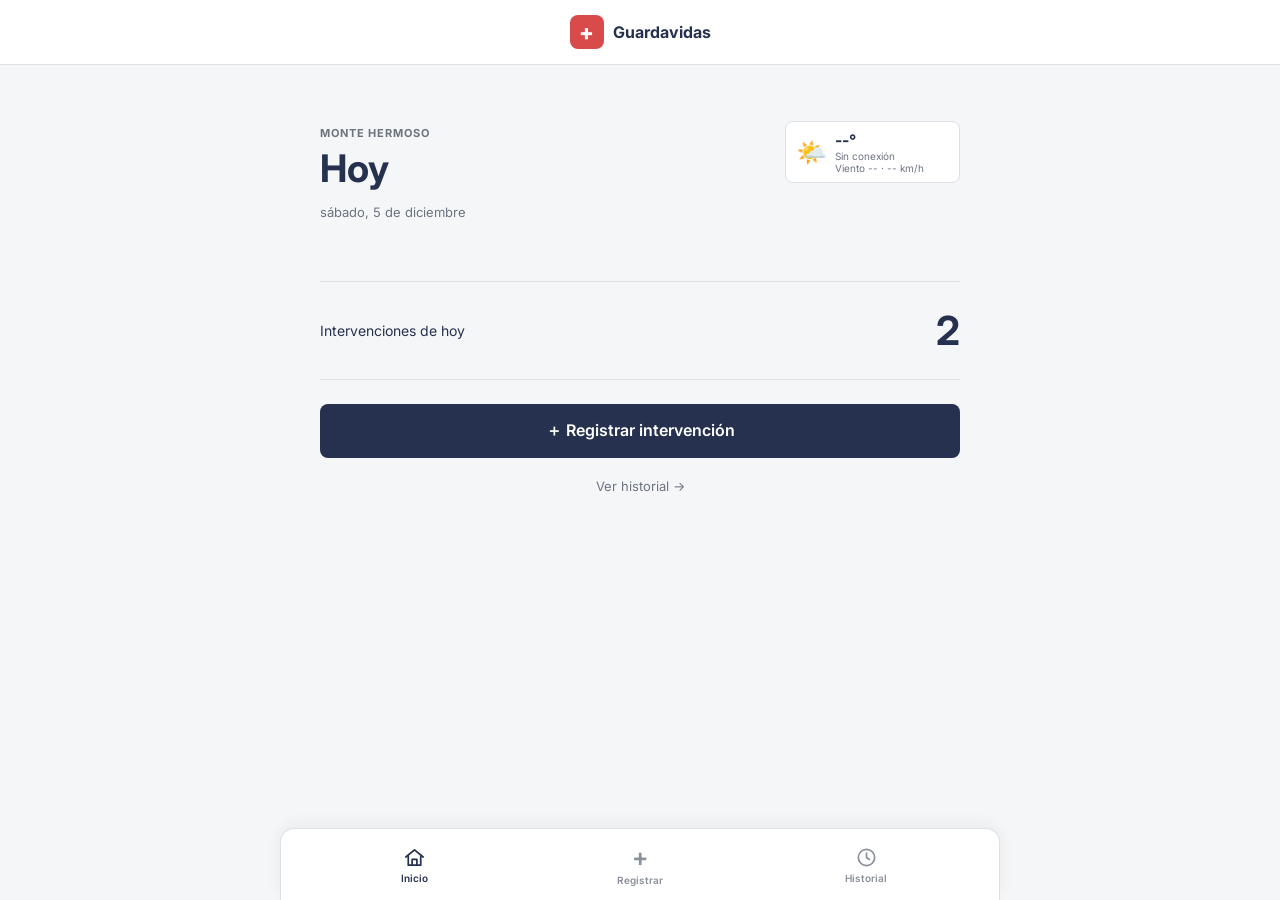
==== index.html @ 3087f8c0 "Remove Bootstrap from home" ====
<!DOCTYPE html>
<html lang="es"><head><meta charset="UTF-8"><meta name="viewport" content="width=device-width, initial-scale=1.0, viewport-fit=cover"><meta name="theme-color" content="#26314f"><title>Registro Guardavidas</title><link rel="preconnect" href="https://fonts.googleapis.com"><link rel="preconnect" href="https://fonts.gstatic.com" crossorigin><link href="https://fonts.googleapis.com/css2?family=Inter:wght@400;500;600;700&display=swap" rel="stylesheet"><link rel="stylesheet" href="css/style.css"><link rel="manifest" href="manifest.json"></head>
<body><header class="app-header"><div class="app-header-inner"><a href="index.html" class="brand"><span class="brand-icon">+</span><strong>Guardavidas</strong></a></div></header>
<main class="app-shell home-minimal"><section class="home-hero"><div><span class="location-label">Monte Hermoso</span><h1>Hoy</h1><p class="screen-date" id="todayDate"></p></div><div class="weather-chip" id="weatherChip"><span id="weatherIcon">☀️</span><div><strong id="weatherTemp">--°</strong><span id="weatherLabel">Cargando...</span><small id="weatherWind">Viento -- · -- km/h</small></div></div></section><section class="today-minimal"><span>Intervenciones de hoy</span><strong id="todayTotal">0</strong></section><a href="register.html" class="register-main-btn">＋ Registrar intervención</a><a href="history.html" class="history-link">Ver historial →</a></main>
<div class="success-toast" id="successToast" role="status" aria-live="polite"><span>✓ Intervención registrada</span><button type="button" class="toast-action" id="undoRegistrationBtn">Deshacer</button></div>
<nav class="bottom-nav" aria-label="Navegación principal">
  <a href="index.html" aria-current="page">
    <svg viewBox="0 0 24 24" aria-hidden="true"><path d="M3 11.5 12 4l9 7.5"/><path d="M5.5 10.5V20h13v-9.5"/><path d="M9.5 20v-6h5v6"/></svg>
    <span>Inicio</span>
  </a>
  <a href="register.html">
    <span class="bottom-plus" aria-hidden="true">+</span>
    <span>Registrar</span>
  </a>
  <a href="history.html">
    <svg viewBox="0 0 24 24" aria-hidden="true"><circle cx="12" cy="12" r="8.5"/><path d="M12 7.5V12l3 2"/></svg>
    <span>Historial</span>
  </a>
</nav>
<script src="js/app.js"></script></body></html>
---- css/style.css ----
:root{--rg-red:#d94a4a;--rg-navy:#26314f;--rg-cyan:#2f9fa3;--rg-yellow:#e5b934;--rg-bg:#f5f6f7;--rg-border:#dde1e6;--rg-muted:#6c7480}
*{box-sizing:border-box}body{font-family:Inter,system-ui,sans-serif;background:var(--rg-bg);color:var(--rg-navy);margin:0}.app-header{background:#fff;border-bottom:1px solid var(--rg-border);position:sticky;top:0;z-index:20}.app-header-inner{max-width:960px;margin:auto;min-height:64px;padding:0 20px;display:flex;align-items:center;gap:22px}.brand{display:flex;align-items:center;gap:9px;text-decoration:none;margin-right:auto;color:var(--rg-navy)}.brand-icon{width:34px;height:34px;border-radius:8px;background:var(--rg-red);color:#fff;display:grid;place-items:center;font-size:22px;font-weight:800}.brand-copy strong,.brand-copy small{display:block;line-height:1}.brand-copy strong{font-size:13px;letter-spacing:.08em}.brand-copy small{font-size:9px;margin-top:4px;letter-spacing:.12em}.header-status{font-size:12px;color:#27845b}.status-dot{display:inline-block;width:7px;height:7px;border-radius:50%;background:#27845b;margin-right:5px}.nav{display:flex;gap:4px}.nav a{text-decoration:none;color:var(--rg-muted);font-size:13px;font-weight:600;padding:9px 10px;border-radius:7px}.nav a[aria-current=page]{color:var(--rg-navy);background:#eef0f3}.nav-icon{display:none}.menu-btn{display:none;border:0;background:transparent;font-size:24px}.app-shell{max-width:960px;margin:auto;padding:32px 20px 60px}.location-label,.section-kicker,.card-label,.step-label{font-size:11px;font-weight:700;letter-spacing:.08em;text-transform:uppercase;color:var(--rg-muted)}.screen-top{display:flex;justify-content:space-between;gap:20px;align-items:flex-end;margin-bottom:18px}.screen-title{font-size:30px;margin:4px 0 0}.screen-date,.section-helper,.register-page-head p,.history-page-title p{color:var(--rg-muted);font-size:13px}.title-weather-row{display:flex;align-items:center;gap:12px}.weather-chip,.post-chip{background:#fff;border:1px solid var(--rg-border);border-radius:8px;padding:8px 10px}.weather-chip{display:flex;align-items:center;gap:8px}.weather-main{display:flex;gap:6px;align-items:center}.weather-label,.weather-wind,.post-chip span{font-size:10px;color:var(--rg-muted)}.weather-wind{display:block}.post-chip{text-align:right}.post-chip span,.post-chip strong{display:block}.post-chip strong{font-size:12px}.today-panel{background:#fff;border:1px solid var(--rg-border);border-left:4px solid var(--rg-cyan);border-radius:10px;padding:20px;display:flex;align-items:center;justify-content:space-between;gap:20px}.today-panel-copy strong{font-size:40px;margin:0 7px}.today-panel-copy small{color:var(--rg-muted)}.today-action,.btn-primary{background:var(--rg-navy)!important;border-color:var(--rg-navy)!important;color:#fff!important;text-decoration:none;border-radius:7px;padding:11px 15px;font-size:13px}.today-action span{margin-right:5px}.app-section{margin-top:30px}.section-bar{border-bottom:1px solid var(--rg-border);padding-bottom:9px;margin-bottom:12px}.section-bar h2{font-size:18px;margin:3px 0 0}.stats-grid{display:grid;grid-template-columns:repeat(5,1fr);gap:8px}.stat-card,.history-overview-card{background:#fff;border:1px solid var(--rg-border);border-radius:8px;padding:14px;min-height:105px}.stat-card span,.stat-card small,.history-overview-card span,.history-overview-card small{display:block;color:var(--rg-muted);font-size:10px}.stat-card strong,.history-overview-card strong{display:block;font-size:28px;margin:9px 0}.stat-card-highlight{border-left:4px solid var(--rg-red)}.app-footer{text-align:center;color:var(--rg-muted);font-size:11px;padding:24px}.register-page-head,.history-page-head{margin-bottom:20px}.back-link{text-decoration:none;color:var(--rg-muted);font-size:12px}.register-page-head h1,.history-page-title h1{font-size:28px;margin:7px 0}.task-help{display:none}.required-note{font-size:11px!important}.form-progress-wrap{background:#fff;border:1px solid var(--rg-border);border-radius:8px;padding:15px;margin-bottom:12px}.form-progress{list-style:none;display:flex;justify-content:space-between;padding:0;margin:0 0 10px}.form-progress li{display:flex;align-items:center;gap:7px;color:var(--rg-muted);font-size:11px}.form-progress li>span{width:25px;height:25px;border-radius:50%;border:1px solid var(--rg-border);display:grid;place-items:center}.form-progress li.is-current>span,.form-progress li.is-complete>span{background:var(--rg-yellow);border-color:var(--rg-yellow);color:var(--rg-navy)}.progress-track{height:3px;background:#eee}.progress-track span{display:block;height:100%;background:var(--rg-yellow)}.form-step{background:#fff;border:1px solid var(--rg-border);border-radius:8px;padding:22px}.form-step-head{margin-bottom:18px}.form-step-head h2{font-size:20px;margin:4px 0}.form-step-head p{font-size:12px;color:var(--rg-muted)}.form-row.two-columns{display:grid;grid-template-columns:1fr 1fr;gap:12px}.field{margin-bottom:14px}.field label{display:block;font-size:12px;font-weight:600;margin-bottom:5px}.field input,.field select,.field textarea{display:block;width:100%;border:1px solid #ced4da;border-radius:6px;padding:.65rem .75rem;background:#fff}.field input:focus,.field select:focus,.field textarea:focus{border-color:#8fa0b8;outline:0;box-shadow:0 0 0 .2rem rgba(38,49,79,.1)}.form-actions{display:flex;justify-content:flex-end;gap:8px;margin-top:8px}.btn{font-size:13px}.btn-secondary{background:#fff!important;color:var(--rg-navy)!important;border-color:var(--rg-border)!important}.registration-summary{background:#f7f8f9;border:1px solid var(--rg-border);border-radius:7px;padding:12px;margin-bottom:15px;display:grid;grid-template-columns:repeat(4,1fr);gap:8px}.registration-summary span,.registration-summary strong{display:block;font-size:10px}.registration-summary span{color:var(--rg-muted)}.registration-summary strong{margin-top:3px}.form-feedback:not(:empty){padding:10px;margin-top:10px;background:#fff0f0;color:#923737;border-radius:6px;font-size:12px}.history-page-title{display:flex;align-items:flex-end;justify-content:space-between;gap:15px}.history-overview{display:grid;grid-template-columns:repeat(3,1fr);gap:8px}.history-overview-card.primary{border-left:4px solid var(--rg-cyan)}.simple-activity-section,.posts-section,.records-section{margin-top:28px}.simple-ranking-card,.filters-card,.records-toggle-row{background:#fff;border:1px solid var(--rg-border);border-radius:8px}.simple-ranking-row{display:grid;grid-template-columns:32px 1fr auto;gap:10px;align-items:center;padding:12px;border-bottom:1px solid var(--rg-border)}.simple-ranking-row:last-child{border-bottom:0}.simple-ranking-position{width:28px;height:28px;background:#eef0f3;border-radius:6px;display:grid;place-items:center;font-size:11px}.simple-ranking-name small,.simple-ranking-name strong,.simple-ranking-values strong,.simple-ranking-values span,.simple-ranking-values small{display:block}.simple-ranking-name small,.simple-ranking-values span,.simple-ranking-values small{font-size:9px;color:var(--rg-muted)}.simple-ranking-values{text-align:right}.post-cards-grid{display:grid;grid-template-columns:repeat(3,1fr);gap:8px}.post-stat-card{background:#fff;border:1px solid var(--rg-border);border-radius:8px;padding:13px;text-align:left}.post-number{font-size:9px;color:var(--rg-muted)}.post-name{display:block;margin:4px 0 12px}.post-stat-values{display:flex;gap:18px}.post-stat-values span,.post-stat-values small{display:block}.post-stat-values small{font-size:8px;color:var(--rg-muted)}.is-extra-post{display:none}.post-cards-grid.show-all .is-extra-post{display:block}.posts-more-row{text-align:center;margin-top:10px}.records-toggle-row{padding:15px;display:flex;justify-content:space-between;align-items:center}.records-toggle-row h2{font-size:17px;margin:3px 0}.records-panel{margin-top:10px}.filters-card{padding:14px;margin-bottom:10px}.filters{display:grid;grid-template-columns:repeat(3,1fr);gap:10px}.filters .field{margin:0}.history-list{display:grid;gap:8px}.history-card{background:#fff;border:1px solid var(--rg-border);border-radius:8px;padding:14px;display:grid;grid-template-columns:90px 180px 1fr auto;gap:14px;align-items:center}.history-date strong,.history-date span,.history-main strong,.history-main span{display:block}.history-date span,.history-main span{font-size:10px;color:var(--rg-muted)}.history-type{font-size:9px!important;text-transform:uppercase}.history-detail p{font-size:11px;margin:2px 0}.delete-btn{border:1px solid #efcccc;background:#fff;color:#a43e3e;border-radius:6px;padding:6px 8px;font-size:10px}.empty-state{text-align:center;background:#fff;border:1px solid var(--rg-border);padding:30px;border-radius:8px}.success-toast{position:fixed;right:18px;bottom:18px;display:none;background:var(--rg-navy);color:#fff;padding:12px 14px;border-radius:8px;z-index:50;font-size:12px}.success-toast.show{display:flex;align-items:center;gap:8px}.toast-action{border:0;background:transparent;color:#fff;text-decoration:underline}
@media(max-width:720px){.app-header-inner{padding:0 14px}.header-status{display:none}.menu-btn{display:block}.nav{display:none;position:absolute;top:64px;left:0;right:0;background:#fff;border-bottom:1px solid var(--rg-border);padding:8px 14px}.nav.open{display:flex}.nav a{flex:1;text-align:center}.app-shell{padding:20px 12px 80px}.screen-top{display:block}.post-chip{margin-top:10px;text-align:left}.title-weather-row{justify-content:space-between}.today-panel{display:block}.today-action{display:block;text-align:center;margin-top:14px}.stats-grid{grid-template-columns:repeat(2,1fr)}.stat-card:first-child{grid-column:1/-1;min-height:auto}.form-progress small{display:none}.form-step{padding:16px}.form-row.two-columns,.registration-summary,.filters{grid-template-columns:1fr}.history-overview{grid-template-columns:1fr}.post-cards-grid{grid-template-columns:repeat(2,1fr)}.history-card{grid-template-columns:75px 1fr}.history-detail,.history-actions{grid-column:1/-1}.records-toggle-row,.history-page-title{align-items:flex-start}.history-page-title{flex-direction:column}.success-toast{left:12px;right:12px;bottom:75px}}

/* Minimal UI */
.home-minimal{max-width:680px;padding-top:56px}.home-hero{display:flex;justify-content:space-between;align-items:flex-start;gap:24px}.home-hero h1{font-size:38px;margin:4px 0}.home-hero .weather-chip{min-width:175px}.home-hero .weather-chip>span{font-size:25px}.home-hero .weather-chip div span,.home-hero .weather-chip div small{display:block;font-size:10px;color:var(--rg-muted)}.today-minimal{margin-top:48px;padding:24px 0;border-top:1px solid var(--rg-border);border-bottom:1px solid var(--rg-border);display:flex;align-items:center;justify-content:space-between}.today-minimal span{font-size:14px}.today-minimal strong{font-size:40px}.register-main-btn{display:block;margin-top:24px;padding:16px;text-align:center;text-decoration:none;background:var(--rg-navy);color:#fff;border-radius:8px;font-weight:600}.history-link{display:block;text-align:center;margin-top:20px;color:var(--rg-muted);font-size:13px;text-decoration:none}.register-page-head{margin-bottom:14px}.register-page-head h1{margin-top:12px}.form-step-head p,.step-label,.required-note{display:none}.form-step-head{margin-bottom:14px}.form-step-head h2{margin:0}.page-register .register-shell{max-width:720px}.page-history .history-shell{max-width:820px}.page-history .posts-section{display:none}.section-helper{display:none}
@media(max-width:720px){.home-minimal{padding-top:30px}.home-hero{display:block}.home-hero .weather-chip{margin-top:18px;width:100%}.today-minimal{margin-top:30px}.register-main-btn{padding:17px}.page-register .form-progress-wrap{padding:11px}.page-register .form-step{border:0;padding:16px 0;background:transparent}.page-history .simple-activity-section{display:none}}
/* Bottom mobile-style navigation */
body{padding-bottom:82px}
.app-header-inner{justify-content:center}
.brand{margin-right:0}
.menu-btn,.nav{display:none!important}
.bottom-nav{position:fixed;left:50%;bottom:0;transform:translateX(-50%);z-index:100;width:100%;max-width:720px;height:72px;padding:7px 20px calc(7px + env(safe-area-inset-bottom));background:rgba(255,255,255,.97);border-top:1px solid var(--rg-border);display:grid;grid-template-columns:repeat(3,1fr);box-shadow:0 -4px 16px rgba(38,49,79,.05)}
.bottom-nav a{display:flex;flex-direction:column;align-items:center;justify-content:center;gap:3px;color:#8a9099;text-decoration:none;font-size:10px;font-weight:600}
.bottom-nav a[aria-current=page]{color:var(--rg-navy)}
.bottom-nav svg{width:23px;height:23px;fill:none;stroke:currentColor;stroke-width:1.8;stroke-linecap:round;stroke-linejoin:round}
.bottom-plus{width:27px;height:27px;border-radius:50%;display:grid;place-items:center;font-size:25px;line-height:1;color:currentColor}
.success-toast{bottom:92px}
@media(min-width:721px){.bottom-nav{border-left:1px solid var(--rg-border);border-right:1px solid var(--rg-border);border-radius:14px 14px 0 0}.app-shell{padding-bottom:110px}}
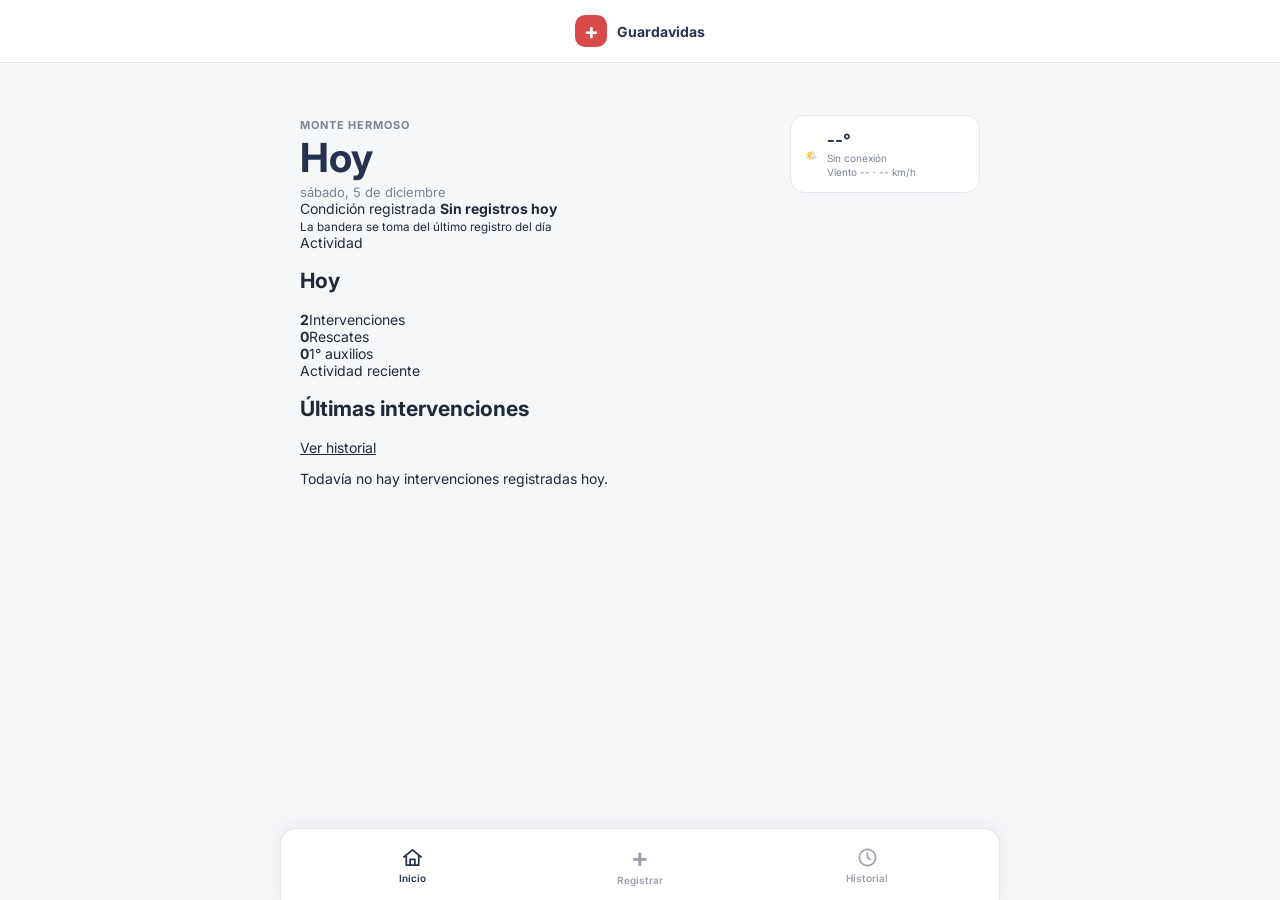
==== commit 9b3b6af8: "Build balanced daily dashboard home" ====
--- a/index.html
+++ b/index.html
@@ -1,7 +1,40 @@
 <!DOCTYPE html>
 <html lang="es"><head><meta charset="UTF-8"><meta name="viewport" content="width=device-width, initial-scale=1.0, viewport-fit=cover"><meta name="theme-color" content="#26314f"><title>Registro Guardavidas</title><link rel="preconnect" href="https://fonts.googleapis.com"><link rel="preconnect" href="https://fonts.gstatic.com" crossorigin><link href="https://fonts.googleapis.com/css2?family=Inter:wght@400;500;600;700&display=swap" rel="stylesheet"><link rel="stylesheet" href="css/style.css"><link rel="manifest" href="manifest.json"></head>
 <body><header class="app-header"><div class="app-header-inner"><a href="index.html" class="brand"><span class="brand-icon">+</span><strong>Guardavidas</strong></a></div></header>
-<main class="app-shell home-minimal"><section class="home-hero"><div><span class="location-label">Monte Hermoso</span><h1>Hoy</h1><p class="screen-date" id="todayDate"></p></div><div class="weather-chip" id="weatherChip"><span id="weatherIcon">☀️</span><div><strong id="weatherTemp">--°</strong><span id="weatherLabel">Cargando...</span><small id="weatherWind">Viento -- · -- km/h</small></div></div></section><section class="today-minimal"><span>Intervenciones de hoy</span><strong id="todayTotal">0</strong></section><a href="register.html" class="register-main-btn">＋ Registrar intervención</a><a href="history.html" class="history-link">Ver historial →</a></main>
+<main class="app-shell home-minimal"><section class="home-hero"><div><span class="location-label">Monte Hermoso</span><h1>Hoy</h1><p class="screen-date" id="todayDate"></p></div><div class="weather-chip" id="weatherChip"><span id="weatherIcon">☀️</span><div><strong id="weatherTemp">--°</strong><span id="weatherLabel">Cargando...</span><small id="weatherWind">Viento -- · -- km/h</small></div></div></section><section class="sea-status-card">
+    <div>
+      <span class="dashboard-label">Condición registrada</span>
+      <strong id="homeFlag">Sin registros hoy</strong>
+    </div>
+    <small id="homeFlagMeta">La bandera se toma del último registro del día</small>
+  </section>
+
+  <section class="today-dashboard">
+    <div class="dashboard-section-head">
+      <div>
+        <span class="dashboard-label">Actividad</span>
+        <h2>Hoy</h2>
+      </div>
+    </div>
+    <div class="today-stats">
+      <article><strong id="todayTotal">0</strong><span>Intervenciones</span></article>
+      <article><strong id="homeRescues">0</strong><span>Rescates</span></article>
+      <article><strong id="homeFirstAid">0</strong><span>1° auxilios</span></article>
+    </div>
+  </section>
+
+  <section class="recent-section">
+    <div class="dashboard-section-head">
+      <div>
+        <span class="dashboard-label">Actividad reciente</span>
+        <h2>Últimas intervenciones</h2>
+      </div>
+      <a href="history.html">Ver historial</a>
+    </div>
+    <div class="recent-list" id="homeRecentList">
+      <p class="recent-empty">Todavía no hay intervenciones registradas hoy.</p>
+    </div>
+  </section></main>
 <div class="success-toast" id="successToast" role="status" aria-live="polite"><span>✓ Intervención registrada</span><button type="button" class="toast-action" id="undoRegistrationBtn">Deshacer</button></div>
 <nav class="bottom-nav" aria-label="Navegación principal">
   <a href="index.html" aria-current="page">
--- a/css/style.css
+++ b/css/style.css
@@ -1,19 +1,783 @@
-:root{--rg-red:#d94a4a;--rg-navy:#26314f;--rg-cyan:#2f9fa3;--rg-yellow:#e5b934;--rg-bg:#f5f6f7;--rg-border:#dde1e6;--rg-muted:#6c7480}
-*{box-sizing:border-box}body{font-family:Inter,system-ui,sans-serif;background:var(--rg-bg);color:var(--rg-navy);margin:0}.app-header{background:#fff;border-bottom:1px solid var(--rg-border);position:sticky;top:0;z-index:20}.app-header-inner{max-width:960px;margin:auto;min-height:64px;padding:0 20px;display:flex;align-items:center;gap:22px}.brand{display:flex;align-items:center;gap:9px;text-decoration:none;margin-right:auto;color:var(--rg-navy)}.brand-icon{width:34px;height:34px;border-radius:8px;background:var(--rg-red);color:#fff;display:grid;place-items:center;font-size:22px;font-weight:800}.brand-copy strong,.brand-copy small{display:block;line-height:1}.brand-copy strong{font-size:13px;letter-spacing:.08em}.brand-copy small{font-size:9px;margin-top:4px;letter-spacing:.12em}.header-status{font-size:12px;color:#27845b}.status-dot{display:inline-block;width:7px;height:7px;border-radius:50%;background:#27845b;margin-right:5px}.nav{display:flex;gap:4px}.nav a{text-decoration:none;color:var(--rg-muted);font-size:13px;font-weight:600;padding:9px 10px;border-radius:7px}.nav a[aria-current=page]{color:var(--rg-navy);background:#eef0f3}.nav-icon{display:none}.menu-btn{display:none;border:0;background:transparent;font-size:24px}.app-shell{max-width:960px;margin:auto;padding:32px 20px 60px}.location-label,.section-kicker,.card-label,.step-label{font-size:11px;font-weight:700;letter-spacing:.08em;text-transform:uppercase;color:var(--rg-muted)}.screen-top{display:flex;justify-content:space-between;gap:20px;align-items:flex-end;margin-bottom:18px}.screen-title{font-size:30px;margin:4px 0 0}.screen-date,.section-helper,.register-page-head p,.history-page-title p{color:var(--rg-muted);font-size:13px}.title-weather-row{display:flex;align-items:center;gap:12px}.weather-chip,.post-chip{background:#fff;border:1px solid var(--rg-border);border-radius:8px;padding:8px 10px}.weather-chip{display:flex;align-items:center;gap:8px}.weather-main{display:flex;gap:6px;align-items:center}.weather-label,.weather-wind,.post-chip span{font-size:10px;color:var(--rg-muted)}.weather-wind{display:block}.post-chip{text-align:right}.post-chip span,.post-chip strong{display:block}.post-chip strong{font-size:12px}.today-panel{background:#fff;border:1px solid var(--rg-border);border-left:4px solid var(--rg-cyan);border-radius:10px;padding:20px;display:flex;align-items:center;justify-content:space-between;gap:20px}.today-panel-copy strong{font-size:40px;margin:0 7px}.today-panel-copy small{color:var(--rg-muted)}.today-action,.btn-primary{background:var(--rg-navy)!important;border-color:var(--rg-navy)!important;color:#fff!important;text-decoration:none;border-radius:7px;padding:11px 15px;font-size:13px}.today-action span{margin-right:5px}.app-section{margin-top:30px}.section-bar{border-bottom:1px solid var(--rg-border);padding-bottom:9px;margin-bottom:12px}.section-bar h2{font-size:18px;margin:3px 0 0}.stats-grid{display:grid;grid-template-columns:repeat(5,1fr);gap:8px}.stat-card,.history-overview-card{background:#fff;border:1px solid var(--rg-border);border-radius:8px;padding:14px;min-height:105px}.stat-card span,.stat-card small,.history-overview-card span,.history-overview-card small{display:block;color:var(--rg-muted);font-size:10px}.stat-card strong,.history-overview-card strong{display:block;font-size:28px;margin:9px 0}.stat-card-highlight{border-left:4px solid var(--rg-red)}.app-footer{text-align:center;color:var(--rg-muted);font-size:11px;padding:24px}.register-page-head,.history-page-head{margin-bottom:20px}.back-link{text-decoration:none;color:var(--rg-muted);font-size:12px}.register-page-head h1,.history-page-title h1{font-size:28px;margin:7px 0}.task-help{display:none}.required-note{font-size:11px!important}.form-progress-wrap{background:#fff;border:1px solid var(--rg-border);border-radius:8px;padding:15px;margin-bottom:12px}.form-progress{list-style:none;display:flex;justify-content:space-between;padding:0;margin:0 0 10px}.form-progress li{display:flex;align-items:center;gap:7px;color:var(--rg-muted);font-size:11px}.form-progress li>span{width:25px;height:25px;border-radius:50%;border:1px solid var(--rg-border);display:grid;place-items:center}.form-progress li.is-current>span,.form-progress li.is-complete>span{background:var(--rg-yellow);border-color:var(--rg-yellow);color:var(--rg-navy)}.progress-track{height:3px;background:#eee}.progress-track span{display:block;height:100%;background:var(--rg-yellow)}.form-step{background:#fff;border:1px solid var(--rg-border);border-radius:8px;padding:22px}.form-step-head{margin-bottom:18px}.form-step-head h2{font-size:20px;margin:4px 0}.form-step-head p{font-size:12px;color:var(--rg-muted)}.form-row.two-columns{display:grid;grid-template-columns:1fr 1fr;gap:12px}.field{margin-bottom:14px}.field label{display:block;font-size:12px;font-weight:600;margin-bottom:5px}.field input,.field select,.field textarea{display:block;width:100%;border:1px solid #ced4da;border-radius:6px;padding:.65rem .75rem;background:#fff}.field input:focus,.field select:focus,.field textarea:focus{border-color:#8fa0b8;outline:0;box-shadow:0 0 0 .2rem rgba(38,49,79,.1)}.form-actions{display:flex;justify-content:flex-end;gap:8px;margin-top:8px}.btn{font-size:13px}.btn-secondary{background:#fff!important;color:var(--rg-navy)!important;border-color:var(--rg-border)!important}.registration-summary{background:#f7f8f9;border:1px solid var(--rg-border);border-radius:7px;padding:12px;margin-bottom:15px;display:grid;grid-template-columns:repeat(4,1fr);gap:8px}.registration-summary span,.registration-summary strong{display:block;font-size:10px}.registration-summary span{color:var(--rg-muted)}.registration-summary strong{margin-top:3px}.form-feedback:not(:empty){padding:10px;margin-top:10px;background:#fff0f0;color:#923737;border-radius:6px;font-size:12px}.history-page-title{display:flex;align-items:flex-end;justify-content:space-between;gap:15px}.history-overview{display:grid;grid-template-columns:repeat(3,1fr);gap:8px}.history-overview-card.primary{border-left:4px solid var(--rg-cyan)}.simple-activity-section,.posts-section,.records-section{margin-top:28px}.simple-ranking-card,.filters-card,.records-toggle-row{background:#fff;border:1px solid var(--rg-border);border-radius:8px}.simple-ranking-row{display:grid;grid-template-columns:32px 1fr auto;gap:10px;align-items:center;padding:12px;border-bottom:1px solid var(--rg-border)}.simple-ranking-row:last-child{border-bottom:0}.simple-ranking-position{width:28px;height:28px;background:#eef0f3;border-radius:6px;display:grid;place-items:center;font-size:11px}.simple-ranking-name small,.simple-ranking-name strong,.simple-ranking-values strong,.simple-ranking-values span,.simple-ranking-values small{display:block}.simple-ranking-name small,.simple-ranking-values span,.simple-ranking-values small{font-size:9px;color:var(--rg-muted)}.simple-ranking-values{text-align:right}.post-cards-grid{display:grid;grid-template-columns:repeat(3,1fr);gap:8px}.post-stat-card{background:#fff;border:1px solid var(--rg-border);border-radius:8px;padding:13px;text-align:left}.post-number{font-size:9px;color:var(--rg-muted)}.post-name{display:block;margin:4px 0 12px}.post-stat-values{display:flex;gap:18px}.post-stat-values span,.post-stat-values small{display:block}.post-stat-values small{font-size:8px;color:var(--rg-muted)}.is-extra-post{display:none}.post-cards-grid.show-all .is-extra-post{display:block}.posts-more-row{text-align:center;margin-top:10px}.records-toggle-row{padding:15px;display:flex;justify-content:space-between;align-items:center}.records-toggle-row h2{font-size:17px;margin:3px 0}.records-panel{margin-top:10px}.filters-card{padding:14px;margin-bottom:10px}.filters{display:grid;grid-template-columns:repeat(3,1fr);gap:10px}.filters .field{margin:0}.history-list{display:grid;gap:8px}.history-card{background:#fff;border:1px solid var(--rg-border);border-radius:8px;padding:14px;display:grid;grid-template-columns:90px 180px 1fr auto;gap:14px;align-items:center}.history-date strong,.history-date span,.history-main strong,.history-main span{display:block}.history-date span,.history-main span{font-size:10px;color:var(--rg-muted)}.history-type{font-size:9px!important;text-transform:uppercase}.history-detail p{font-size:11px;margin:2px 0}.delete-btn{border:1px solid #efcccc;background:#fff;color:#a43e3e;border-radius:6px;padding:6px 8px;font-size:10px}.empty-state{text-align:center;background:#fff;border:1px solid var(--rg-border);padding:30px;border-radius:8px}.success-toast{position:fixed;right:18px;bottom:18px;display:none;background:var(--rg-navy);color:#fff;padding:12px 14px;border-radius:8px;z-index:50;font-size:12px}.success-toast.show{display:flex;align-items:center;gap:8px}.toast-action{border:0;background:transparent;color:#fff;text-decoration:underline}
-@media(max-width:720px){.app-header-inner{padding:0 14px}.header-status{display:none}.menu-btn{display:block}.nav{display:none;position:absolute;top:64px;left:0;right:0;background:#fff;border-bottom:1px solid var(--rg-border);padding:8px 14px}.nav.open{display:flex}.nav a{flex:1;text-align:center}.app-shell{padding:20px 12px 80px}.screen-top{display:block}.post-chip{margin-top:10px;text-align:left}.title-weather-row{justify-content:space-between}.today-panel{display:block}.today-action{display:block;text-align:center;margin-top:14px}.stats-grid{grid-template-columns:repeat(2,1fr)}.stat-card:first-child{grid-column:1/-1;min-height:auto}.form-progress small{display:none}.form-step{padding:16px}.form-row.two-columns,.registration-summary,.filters{grid-template-columns:1fr}.history-overview{grid-template-columns:1fr}.post-cards-grid{grid-template-columns:repeat(2,1fr)}.history-card{grid-template-columns:75px 1fr}.history-detail,.history-actions{grid-column:1/-1}.records-toggle-row,.history-page-title{align-items:flex-start}.history-page-title{flex-direction:column}.success-toast{left:12px;right:12px;bottom:75px}}
-
-/* Minimal UI */
-.home-minimal{max-width:680px;padding-top:56px}.home-hero{display:flex;justify-content:space-between;align-items:flex-start;gap:24px}.home-hero h1{font-size:38px;margin:4px 0}.home-hero .weather-chip{min-width:175px}.home-hero .weather-chip>span{font-size:25px}.home-hero .weather-chip div span,.home-hero .weather-chip div small{display:block;font-size:10px;color:var(--rg-muted)}.today-minimal{margin-top:48px;padding:24px 0;border-top:1px solid var(--rg-border);border-bottom:1px solid var(--rg-border);display:flex;align-items:center;justify-content:space-between}.today-minimal span{font-size:14px}.today-minimal strong{font-size:40px}.register-main-btn{display:block;margin-top:24px;padding:16px;text-align:center;text-decoration:none;background:var(--rg-navy);color:#fff;border-radius:8px;font-weight:600}.history-link{display:block;text-align:center;margin-top:20px;color:var(--rg-muted);font-size:13px;text-decoration:none}.register-page-head{margin-bottom:14px}.register-page-head h1{margin-top:12px}.form-step-head p,.step-label,.required-note{display:none}.form-step-head{margin-bottom:14px}.form-step-head h2{margin:0}.page-register .register-shell{max-width:720px}.page-history .history-shell{max-width:820px}.page-history .posts-section{display:none}.section-helper{display:none}
-@media(max-width:720px){.home-minimal{padding-top:30px}.home-hero{display:block}.home-hero .weather-chip{margin-top:18px;width:100%}.today-minimal{margin-top:30px}.register-main-btn{padding:17px}.page-register .form-progress-wrap{padding:11px}.page-register .form-step{border:0;padding:16px 0;background:transparent}.page-history .simple-activity-section{display:none}}
-/* Bottom mobile-style navigation */
-body{padding-bottom:82px}
-.app-header-inner{justify-content:center}
-.brand{margin-right:0}
-.menu-btn,.nav{display:none!important}
-.bottom-nav{position:fixed;left:50%;bottom:0;transform:translateX(-50%);z-index:100;width:100%;max-width:720px;height:72px;padding:7px 20px calc(7px + env(safe-area-inset-bottom));background:rgba(255,255,255,.97);border-top:1px solid var(--rg-border);display:grid;grid-template-columns:repeat(3,1fr);box-shadow:0 -4px 16px rgba(38,49,79,.05)}
-.bottom-nav a{display:flex;flex-direction:column;align-items:center;justify-content:center;gap:3px;color:#8a9099;text-decoration:none;font-size:10px;font-weight:600}
-.bottom-nav a[aria-current=page]{color:var(--rg-navy)}
-.bottom-nav svg{width:23px;height:23px;fill:none;stroke:currentColor;stroke-width:1.8;stroke-linecap:round;stroke-linejoin:round}
-.bottom-plus{width:27px;height:27px;border-radius:50%;display:grid;place-items:center;font-size:25px;line-height:1;color:currentColor}
-.success-toast{bottom:92px}
-@media(min-width:721px){.bottom-nav{border-left:1px solid var(--rg-border);border-right:1px solid var(--rg-border);border-radius:14px 14px 0 0}.app-shell{padding-bottom:110px}}
+:root {
+  --bg: #f6f7f9;
+  --surface: #ffffff;
+  --text: #1f2937;
+  --muted: #7b8492;
+  --border: #e5e7eb;
+  --primary: #26314f;
+  --danger: #d94a4a;
+  --accent: #f2c94c;
+  --radius: 14px;
+}
+
+* {
+  box-sizing: border-box;
+}
+
+body {
+  margin: 0;
+  padding-bottom: 88px;
+  background: var(--bg);
+  color: var(--text);
+  font-family: Inter, system-ui, sans-serif;
+  font-size: 14px;
+}
+
+a {
+  color: inherit;
+}
+
+button,
+input,
+select,
+textarea {
+  font: inherit;
+}
+
+button {
+  cursor: pointer;
+}
+
+[hidden] {
+  display: none !important;
+}
+
+/* Header */
+
+.app-header {
+  position: sticky;
+  top: 0;
+  z-index: 20;
+  background: rgba(255, 255, 255, 0.96);
+  border-bottom: 1px solid var(--border);
+}
+
+.app-header-inner {
+  max-width: 900px;
+  height: 62px;
+  margin: 0 auto;
+  padding: 0 20px;
+  display: flex;
+  align-items: center;
+  justify-content: center;
+}
+
+.brand {
+  display: flex;
+  align-items: center;
+  gap: 10px;
+  color: var(--primary);
+  text-decoration: none;
+  font-weight: 700;
+}
+
+.brand-icon {
+  width: 32px;
+  height: 32px;
+  display: grid;
+  place-items: center;
+  border-radius: 10px;
+  background: var(--danger);
+  color: white;
+  font-size: 22px;
+  line-height: 1;
+}
+
+/* Layout */
+
+.app-shell {
+  width: min(100% - 32px, 900px);
+  margin: 0 auto;
+  padding: 36px 0 48px;
+}
+
+.location-label,
+.section-kicker {
+  color: var(--muted);
+  font-size: 11px;
+  font-weight: 700;
+  letter-spacing: .08em;
+  text-transform: uppercase;
+}
+
+.screen-date,
+.section-helper {
+  margin: 4px 0 0;
+  color: var(--muted);
+  font-size: 13px;
+}
+
+/* Inicio */
+
+.home-minimal {
+  max-width: 680px;
+  padding-top: 52px;
+}
+
+.home-hero {
+  display: flex;
+  justify-content: space-between;
+  align-items: flex-start;
+  gap: 24px;
+}
+
+.home-hero h1 {
+  margin: 4px 0 0;
+  color: var(--primary);
+  font-size: 40px;
+  line-height: 1.1;
+}
+
+.weather-chip {
+  min-width: 190px;
+  display: flex;
+  align-items: center;
+  gap: 10px;
+  padding: 14px;
+  background: var(--surface);
+  border: 1px solid var(--border);
+  border-radius: var(--radius);
+}
+
+.weather-chip > span {
+  font-size: 26px;
+}
+
+.weather-chip div {
+  min-width: 0;
+}
+
+.weather-chip strong,
+.weather-chip span,
+.weather-chip small {
+  display: block;
+}
+
+.weather-chip strong {
+  color: var(--primary);
+  font-size: 17px;
+}
+
+.weather-chip span,
+.weather-chip small {
+  margin-top: 2px;
+  color: var(--muted);
+  font-size: 10px;
+}
+
+.today-minimal {
+  margin-top: 42px;
+  padding: 22px 2px;
+  display: flex;
+  align-items: center;
+  justify-content: space-between;
+  border-top: 1px solid var(--border);
+  border-bottom: 1px solid var(--border);
+}
+
+.today-minimal span {
+  color: var(--muted);
+  font-weight: 500;
+}
+
+.today-minimal strong {
+  color: var(--primary);
+  font-size: 38px;
+}
+
+.register-main-btn {
+  display: block;
+  margin-top: 22px;
+  padding: 15px 18px;
+  border-radius: 12px;
+  background: var(--primary);
+  color: white;
+  text-align: center;
+  text-decoration: none;
+  font-weight: 600;
+}
+
+.register-main-btn:hover {
+  opacity: .94;
+}
+
+.history-link {
+  display: block;
+  margin-top: 18px;
+  color: var(--muted);
+  text-align: center;
+  text-decoration: none;
+  font-size: 13px;
+}
+
+/* Botones */
+
+.btn {
+  min-height: 42px;
+  padding: 10px 14px;
+  border: 1px solid transparent;
+  border-radius: 10px;
+  background: white;
+  color: var(--text);
+  font-weight: 600;
+}
+
+.btn-primary {
+  background: var(--primary);
+  color: white;
+}
+
+.btn-secondary {
+  background: var(--surface);
+  border-color: var(--border);
+  color: var(--primary);
+}
+
+.small-btn {
+  min-height: 36px;
+  padding: 8px 12px;
+  font-size: 12px;
+}
+
+/* Registrar */
+
+.register-shell {
+  max-width: 720px;
+}
+
+.register-page-head,
+.history-page-head {
+  margin-bottom: 18px;
+}
+
+.back-link {
+  color: var(--muted);
+  text-decoration: none;
+  font-size: 12px;
+}
+
+.register-page-head h1,
+.history-page-title h1 {
+  margin: 10px 0 0;
+  color: var(--primary);
+  font-size: 28px;
+}
+
+.form-progress-wrap {
+  margin-bottom: 14px;
+  padding: 14px 16px;
+  background: var(--surface);
+  border: 1px solid var(--border);
+  border-radius: var(--radius);
+}
+
+.form-progress {
+  margin: 0 0 10px;
+  padding: 0;
+  display: flex;
+  justify-content: space-between;
+  list-style: none;
+}
+
+.form-progress li {
+  display: flex;
+  align-items: center;
+  gap: 7px;
+  color: var(--muted);
+  font-size: 11px;
+}
+
+.form-progress li > span {
+  width: 26px;
+  height: 26px;
+  display: grid;
+  place-items: center;
+  border: 1px solid var(--border);
+  border-radius: 50%;
+  background: white;
+}
+
+.form-progress li.is-current > span,
+.form-progress li.is-complete > span {
+  background: var(--accent);
+  border-color: var(--accent);
+  color: var(--primary);
+}
+
+.progress-track {
+  height: 3px;
+  overflow: hidden;
+  border-radius: 999px;
+  background: #edf0f3;
+}
+
+.progress-track span {
+  display: block;
+  height: 100%;
+  background: var(--accent);
+  transition: width .2s ease;
+}
+
+.form-step {
+  padding: 22px;
+  background: var(--surface);
+  border: 1px solid var(--border);
+  border-radius: var(--radius);
+}
+
+.form-step-head {
+  margin-bottom: 18px;
+}
+
+.form-step-head h2 {
+  margin: 0;
+  color: var(--primary);
+  font-size: 19px;
+}
+
+.form-row.two-columns {
+  display: grid;
+  grid-template-columns: 1fr 1fr;
+  gap: 12px;
+}
+
+.field {
+  margin-bottom: 14px;
+}
+
+.field label {
+  display: block;
+  margin-bottom: 6px;
+  font-size: 12px;
+  font-weight: 600;
+}
+
+.field input,
+.field select,
+.field textarea {
+  width: 100%;
+  padding: 11px 12px;
+  border: 1px solid var(--border);
+  border-radius: 10px;
+  background: #fff;
+  color: var(--text);
+  outline: none;
+}
+
+.field textarea {
+  resize: vertical;
+}
+
+.field input:focus,
+.field select:focus,
+.field textarea:focus {
+  border-color: #9aa5b5;
+  box-shadow: 0 0 0 3px rgba(38, 49, 79, .07);
+}
+
+.optional {
+  color: var(--muted);
+  font-weight: 400;
+}
+
+.form-actions {
+  display: flex;
+  justify-content: flex-end;
+  gap: 8px;
+  margin-top: 8px;
+}
+
+.registration-summary {
+  margin-bottom: 16px;
+  padding: 14px;
+  display: grid;
+  grid-template-columns: repeat(4, 1fr);
+  gap: 10px;
+  border-radius: 12px;
+  background: #f8f9fb;
+  border: 1px solid var(--border);
+}
+
+.registration-summary span,
+.registration-summary strong {
+  display: block;
+  font-size: 10px;
+}
+
+.registration-summary span {
+  color: var(--muted);
+}
+
+.registration-summary strong {
+  margin-top: 3px;
+  color: var(--primary);
+}
+
+.form-feedback:not(:empty) {
+  margin-top: 12px;
+  padding: 10px 12px;
+  border-radius: 10px;
+  background: #fff1f1;
+  color: #9c3d3d;
+  font-size: 12px;
+}
+
+/* Historial */
+
+.history-shell {
+  max-width: 820px;
+}
+
+.history-page-title {
+  display: flex;
+  align-items: flex-end;
+  justify-content: space-between;
+  gap: 14px;
+}
+
+.history-overview {
+  display: grid;
+  grid-template-columns: repeat(3, 1fr);
+  gap: 10px;
+}
+
+.history-overview-card {
+  padding: 16px;
+  background: var(--surface);
+  border: 1px solid var(--border);
+  border-radius: var(--radius);
+}
+
+.history-overview-card span,
+.history-overview-card small,
+.history-overview-card strong {
+  display: block;
+}
+
+.history-overview-card span,
+.history-overview-card small {
+  color: var(--muted);
+  font-size: 10px;
+}
+
+.history-overview-card strong {
+  margin: 8px 0 4px;
+  color: var(--primary);
+  font-size: 30px;
+}
+
+.simple-activity-section,
+.records-section {
+  margin-top: 28px;
+}
+
+.posts-section {
+  display: none;
+}
+
+.section-bar {
+  margin-bottom: 10px;
+}
+
+.section-bar h2,
+.records-toggle-row h2 {
+  margin: 3px 0 0;
+  color: var(--primary);
+  font-size: 17px;
+}
+
+.simple-ranking-card,
+.filters-card,
+.records-toggle-row {
+  background: var(--surface);
+  border: 1px solid var(--border);
+  border-radius: var(--radius);
+}
+
+.simple-ranking-row {
+  padding: 13px 14px;
+  display: grid;
+  grid-template-columns: 30px 1fr auto;
+  gap: 10px;
+  align-items: center;
+  border-bottom: 1px solid var(--border);
+}
+
+.simple-ranking-row:last-child {
+  border-bottom: 0;
+}
+
+.simple-ranking-position {
+  width: 28px;
+  height: 28px;
+  display: grid;
+  place-items: center;
+  border-radius: 8px;
+  background: #f1f3f6;
+  color: var(--muted);
+  font-size: 11px;
+}
+
+.simple-ranking-name small,
+.simple-ranking-name strong,
+.simple-ranking-values strong,
+.simple-ranking-values span,
+.simple-ranking-values small {
+  display: block;
+}
+
+.simple-ranking-name small,
+.simple-ranking-values span,
+.simple-ranking-values small {
+  color: var(--muted);
+  font-size: 9px;
+}
+
+.simple-ranking-values {
+  text-align: right;
+}
+
+.records-toggle-row {
+  padding: 15px;
+  display: flex;
+  align-items: center;
+  justify-content: space-between;
+  gap: 14px;
+}
+
+.records-panel {
+  margin-top: 10px;
+}
+
+.filters-card {
+  margin-bottom: 10px;
+  padding: 14px;
+}
+
+.filters {
+  display: grid;
+  grid-template-columns: repeat(3, 1fr);
+  gap: 10px;
+}
+
+.filters .field {
+  margin: 0;
+}
+
+.history-list {
+  display: grid;
+  gap: 8px;
+}
+
+.history-card {
+  padding: 14px;
+  display: grid;
+  grid-template-columns: 90px 170px 1fr auto;
+  gap: 14px;
+  align-items: center;
+  background: var(--surface);
+  border: 1px solid var(--border);
+  border-radius: 12px;
+}
+
+.history-date strong,
+.history-date span,
+.history-main strong,
+.history-main span {
+  display: block;
+}
+
+.history-date span,
+.history-main span {
+  color: var(--muted);
+  font-size: 10px;
+}
+
+.history-type {
+  color: var(--accent) !important;
+  font-size: 9px !important;
+  font-weight: 700;
+  text-transform: uppercase;
+}
+
+.history-detail p {
+  margin: 2px 0;
+  font-size: 11px;
+}
+
+.delete-btn {
+  padding: 7px 9px;
+  border: 1px solid #f0cccc;
+  border-radius: 8px;
+  background: white;
+  color: #a84343;
+  font-size: 10px;
+}
+
+.empty-state {
+  padding: 30px;
+  text-align: center;
+  background: var(--surface);
+  border: 1px solid var(--border);
+  border-radius: var(--radius);
+}
+
+.empty-state p {
+  color: var(--muted);
+}
+
+/* Toast */
+
+.success-toast {
+  position: fixed;
+  left: 50%;
+  bottom: 92px;
+  z-index: 110;
+  width: min(calc(100% - 32px), 460px);
+  padding: 12px 14px;
+  display: none;
+  align-items: center;
+  justify-content: space-between;
+  gap: 10px;
+  transform: translateX(-50%);
+  border-radius: 12px;
+  background: var(--primary);
+  color: white;
+  font-size: 12px;
+}
+
+.success-toast.show {
+  display: flex;
+}
+
+.toast-action {
+  border: 0;
+  background: transparent;
+  color: white;
+  text-decoration: underline;
+}
+
+/* Navegación inferior */
+
+.bottom-nav {
+  position: fixed;
+  left: 50%;
+  bottom: 0;
+  z-index: 100;
+  width: min(100%, 720px);
+  height: 72px;
+  padding: 6px 18px calc(6px + env(safe-area-inset-bottom));
+  display: grid;
+  grid-template-columns: repeat(3, 1fr);
+  transform: translateX(-50%);
+  background: rgba(255, 255, 255, .97);
+  border: 1px solid var(--border);
+  border-bottom: 0;
+  border-radius: 16px 16px 0 0;
+  box-shadow: 0 -4px 18px rgba(31, 41, 55, .05);
+}
+
+.bottom-nav a {
+  display: flex;
+  flex-direction: column;
+  align-items: center;
+  justify-content: center;
+  gap: 3px;
+  color: #9aa1aa;
+  text-decoration: none;
+  font-size: 10px;
+  font-weight: 600;
+}
+
+.bottom-nav a[aria-current="page"] {
+  color: var(--primary);
+}
+
+.bottom-nav svg {
+  width: 23px;
+  height: 23px;
+  fill: none;
+  stroke: currentColor;
+  stroke-width: 1.8;
+  stroke-linecap: round;
+  stroke-linejoin: round;
+}
+
+.bottom-plus {
+  width: 27px;
+  height: 27px;
+  display: grid;
+  place-items: center;
+  font-size: 27px;
+  line-height: 1;
+}
+
+/* Responsive */
+
+@media (max-width: 720px) {
+  .app-header-inner {
+    padding: 0 14px;
+  }
+
+  .app-shell {
+    width: min(100% - 24px, 900px);
+    padding-top: 22px;
+  }
+
+  .home-minimal {
+    padding-top: 30px;
+  }
+
+  .home-hero {
+    display: block;
+  }
+
+  .weather-chip {
+    width: 100%;
+    margin-top: 18px;
+  }
+
+  .today-minimal {
+    margin-top: 28px;
+  }
+
+  .form-progress-wrap {
+    padding: 12px;
+  }
+
+  .form-progress small {
+    display: none;
+  }
+
+  .form-step {
+    padding: 18px 14px;
+  }
+
+  .form-row.two-columns,
+  .registration-summary,
+  .filters,
+  .history-overview {
+    grid-template-columns: 1fr;
+  }
+
+  .history-page-title {
+    align-items: flex-start;
+  }
+
+  .simple-activity-section {
+    display: none;
+  }
+
+  .history-card {
+    grid-template-columns: 72px 1fr;
+  }
+
+  .history-detail,
+  .history-actions {
+    grid-column: 1 / -1;
+  }
+
+  .records-toggle-row {
+    align-items: flex-start;
+  }
+}
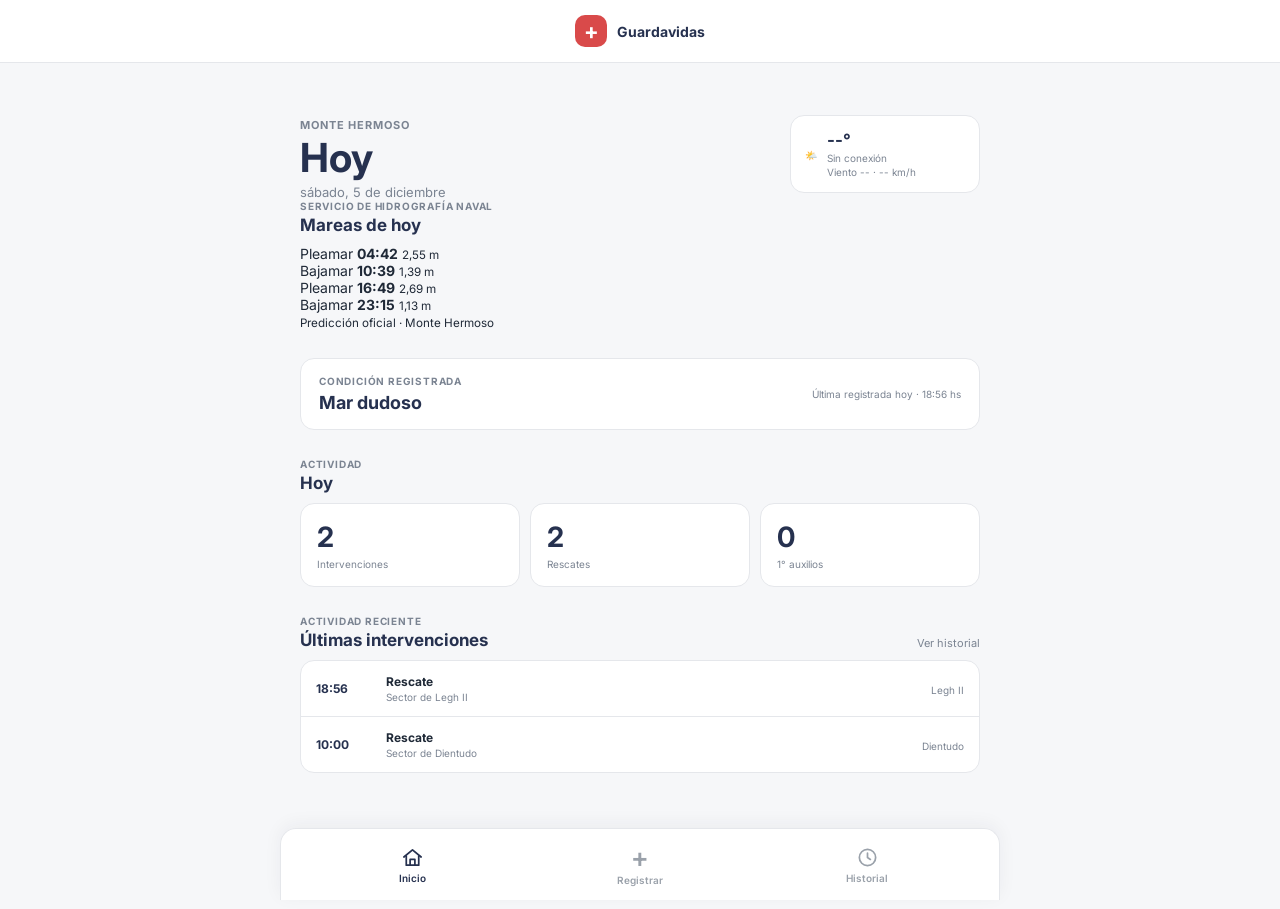
==== commit 4dc62803: "Add pastel tides dashboard card" ====
--- a/index.html
+++ b/index.html
@@ -1,7 +1,39 @@
 <!DOCTYPE html>
 <html lang="es"><head><meta charset="UTF-8"><meta name="viewport" content="width=device-width, initial-scale=1.0, viewport-fit=cover"><meta name="theme-color" content="#26314f"><title>Registro Guardavidas</title><link rel="preconnect" href="https://fonts.googleapis.com"><link rel="preconnect" href="https://fonts.gstatic.com" crossorigin><link href="https://fonts.googleapis.com/css2?family=Inter:wght@400;500;600;700&display=swap" rel="stylesheet"><link rel="stylesheet" href="css/style.css"><link rel="manifest" href="manifest.json"></head>
 <body><header class="app-header"><div class="app-header-inner"><a href="index.html" class="brand"><span class="brand-icon">+</span><strong>Guardavidas</strong></a></div></header>
-<main class="app-shell home-minimal"><section class="home-hero"><div><span class="location-label">Monte Hermoso</span><h1>Hoy</h1><p class="screen-date" id="todayDate"></p></div><div class="weather-chip" id="weatherChip"><span id="weatherIcon">☀️</span><div><strong id="weatherTemp">--°</strong><span id="weatherLabel">Cargando...</span><small id="weatherWind">Viento -- · -- km/h</small></div></div></section><section class="sea-status-card">
+<main class="app-shell home-minimal"><section class="home-hero"><div><span class="location-label">Monte Hermoso</span><h1>Hoy</h1><p class="screen-date" id="todayDate"></p></div><div class="weather-chip" id="weatherChip"><span id="weatherIcon">☀️</span><div><strong id="weatherTemp">--°</strong><span id="weatherLabel">Cargando...</span><small id="weatherWind">Viento -- · -- km/h</small></div></div></section><section class="tides-section">
+    <div class="dashboard-section-head">
+      <div>
+        <span class="dashboard-label">Servicio de Hidrografía Naval</span>
+        <h2>Mareas de hoy</h2>
+      </div>
+    </div>
+    <div class="tides-grid" id="tidesGrid">
+      <article class="tide-card tide-high">
+        <span>Pleamar</span>
+        <strong>04:42</strong>
+        <small>2,55 m</small>
+      </article>
+      <article class="tide-card tide-low">
+        <span>Bajamar</span>
+        <strong>10:39</strong>
+        <small>1,39 m</small>
+      </article>
+      <article class="tide-card tide-high">
+        <span>Pleamar</span>
+        <strong>16:49</strong>
+        <small>2,69 m</small>
+      </article>
+      <article class="tide-card tide-low">
+        <span>Bajamar</span>
+        <strong>23:15</strong>
+        <small>1,13 m</small>
+      </article>
+    </div>
+    <small class="tides-source">Predicción oficial · Monte Hermoso</small>
+  </section>
+
+  <section class="sea-status-card">
     <div>
       <span class="dashboard-label">Condición registrada</span>
       <strong id="homeFlag">Sin registros hoy</strong>
--- a/css/style.css
+++ b/css/style.css
@@ -6,7 +6,8 @@
   --border: #e5e7eb;
   --primary: #26314f;
   --danger: #d94a4a;
-  --accent: #f2c94c;
+  --accent: #2f9fa3;
+  --yellow: #f2c94c;
   --radius: 14px;
 }
 
@@ -299,8 +300,8 @@
 
 .form-progress li.is-current > span,
 .form-progress li.is-complete > span {
-  background: var(--accent);
-  border-color: var(--accent);
+  background: var(--yellow);
+  border-color: var(--yellow);
   color: var(--primary);
 }
 
@@ -314,7 +315,7 @@
 .progress-track span {
   display: block;
   height: 100%;
-  background: var(--accent);
+  background: var(--yellow);
   transition: width .2s ease;
 }
 
@@ -781,3 +782,173 @@
     align-items: flex-start;
   }
 }
+
+
+/* Dashboard de inicio */
+
+.dashboard-label {
+  display: block;
+  color: var(--muted);
+  font-size: 10px;
+  font-weight: 700;
+  letter-spacing: .08em;
+  text-transform: uppercase;
+}
+
+.sea-status-card {
+  margin-top: 28px;
+  padding: 16px 18px;
+  display: flex;
+  align-items: center;
+  justify-content: space-between;
+  gap: 18px;
+  background: var(--surface);
+  border: 1px solid var(--border);
+  border-radius: var(--radius);
+}
+
+.sea-status-card strong {
+  display: block;
+  margin-top: 5px;
+  color: var(--primary);
+  font-size: 18px;
+}
+
+.sea-status-card small {
+  max-width: 250px;
+  color: var(--muted);
+  text-align: right;
+  font-size: 10px;
+  line-height: 1.4;
+}
+
+.today-dashboard,
+.recent-section {
+  margin-top: 28px;
+}
+
+.dashboard-section-head {
+  margin-bottom: 10px;
+  display: flex;
+  align-items: flex-end;
+  justify-content: space-between;
+  gap: 16px;
+}
+
+.dashboard-section-head h2 {
+  margin: 3px 0 0;
+  color: var(--primary);
+  font-size: 17px;
+}
+
+.dashboard-section-head a {
+  color: var(--muted);
+  text-decoration: none;
+  font-size: 11px;
+}
+
+.today-stats {
+  display: grid;
+  grid-template-columns: repeat(3, 1fr);
+  gap: 10px;
+}
+
+.today-stats article {
+  padding: 16px;
+  background: var(--surface);
+  border: 1px solid var(--border);
+  border-radius: var(--radius);
+}
+
+.today-stats strong,
+.today-stats span {
+  display: block;
+}
+
+.today-stats strong {
+  color: var(--primary);
+  font-size: 28px;
+}
+
+.today-stats span {
+  margin-top: 4px;
+  color: var(--muted);
+  font-size: 10px;
+}
+
+.recent-list {
+  overflow: hidden;
+  background: var(--surface);
+  border: 1px solid var(--border);
+  border-radius: var(--radius);
+}
+
+.recent-item {
+  padding: 13px 15px;
+  display: grid;
+  grid-template-columns: 58px 1fr auto;
+  gap: 12px;
+  align-items: center;
+  border-bottom: 1px solid var(--border);
+}
+
+.recent-item:last-child {
+  border-bottom: 0;
+}
+
+.recent-time {
+  color: var(--primary);
+  font-size: 12px;
+  font-weight: 700;
+}
+
+.recent-main strong,
+.recent-main span {
+  display: block;
+}
+
+.recent-main strong {
+  color: var(--text);
+  font-size: 12px;
+}
+
+.recent-main span,
+.recent-post {
+  margin-top: 2px;
+  color: var(--muted);
+  font-size: 10px;
+}
+
+.recent-empty {
+  margin: 0;
+  padding: 20px 15px;
+  color: var(--muted);
+  text-align: center;
+  font-size: 12px;
+}
+
+@media (max-width: 520px) {
+  .sea-status-card {
+    align-items: flex-start;
+  }
+
+  .sea-status-card small {
+    max-width: 145px;
+  }
+
+  .today-stats article {
+    padding: 14px 10px;
+  }
+
+  .today-stats strong {
+    font-size: 24px;
+  }
+
+  .recent-item {
+    grid-template-columns: 50px 1fr;
+  }
+
+  .recent-post {
+    grid-column: 2;
+  }
+}
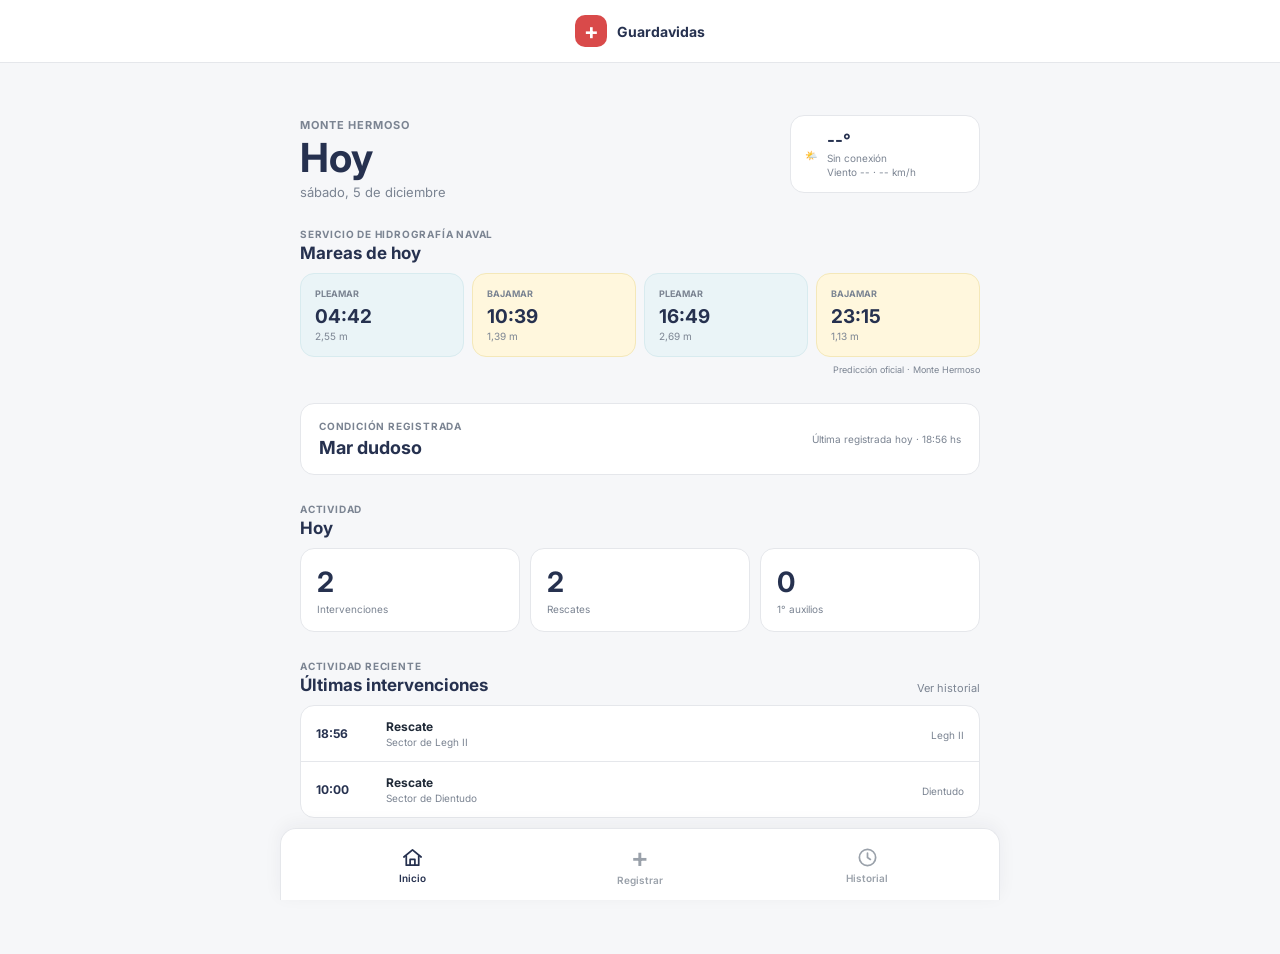
==== commit af13e01a: "Give home a lifeguard red identity" ====
--- a/index.html
+++ b/index.html
@@ -1,6 +1,6 @@
 <!DOCTYPE html>
-<html lang="es"><head><meta charset="UTF-8"><meta name="viewport" content="width=device-width, initial-scale=1.0, viewport-fit=cover"><meta name="theme-color" content="#26314f"><title>Registro Guardavidas</title><link rel="preconnect" href="https://fonts.googleapis.com"><link rel="preconnect" href="https://fonts.gstatic.com" crossorigin><link href="https://fonts.googleapis.com/css2?family=Inter:wght@400;500;600;700&display=swap" rel="stylesheet"><link rel="stylesheet" href="css/style.css"><link rel="manifest" href="manifest.json"></head>
-<body><header class="app-header"><div class="app-header-inner"><a href="index.html" class="brand"><span class="brand-icon">+</span><strong>Guardavidas</strong></a></div></header>
+<html lang="es"><head><meta charset="UTF-8"><meta name="viewport" content="width=device-width, initial-scale=1.0, viewport-fit=cover"><meta name="theme-color" content="#c93f3f"><title>Registro Guardavidas</title><link rel="preconnect" href="https://fonts.googleapis.com"><link rel="preconnect" href="https://fonts.gstatic.com" crossorigin><link href="https://fonts.googleapis.com/css2?family=Inter:wght@400;500;600;700&display=swap" rel="stylesheet"><link rel="stylesheet" href="css/style.css"><link rel="manifest" href="manifest.json"></head>
+<body class="page-home"><header class="app-header"><div class="app-header-inner"><a href="index.html" class="brand"><span class="brand-icon">+</span><strong>Guardavidas</strong></a></div></header>
 <main class="app-shell home-minimal"><section class="home-hero"><div><span class="location-label">Monte Hermoso</span><h1>Hoy</h1><p class="screen-date" id="todayDate"></p></div><div class="weather-chip" id="weatherChip"><span id="weatherIcon">☀️</span><div><strong id="weatherTemp">--°</strong><span id="weatherLabel">Cargando...</span><small id="weatherWind">Viento -- · -- km/h</small></div></div></section><section class="tides-section">
     <div class="dashboard-section-head">
       <div>
@@ -33,10 +33,13 @@
     <small class="tides-source">Predicción oficial · Monte Hermoso</small>
   </section>
 
-  <section class="sea-status-card">
-    <div>
-      <span class="dashboard-label">Condición registrada</span>
-      <strong id="homeFlag">Sin registros hoy</strong>
+  <section class="sea-status-card flag-neutral" id="seaStatusCard">
+    <div class="sea-status-main">
+      <span class="flag-swatch" id="homeFlagSwatch" aria-hidden="true"></span>
+      <div>
+        <span class="dashboard-label">Condición registrada</span>
+        <strong id="homeFlag">Sin registros hoy</strong>
+      </div>
     </div>
     <small id="homeFlagMeta">La bandera se toma del último registro del día</small>
   </section>
--- a/css/style.css
+++ b/css/style.css
@@ -952,3 +952,89 @@
     grid-column: 2;
   }
 }
+
+
+/* Mareas */
+
+.tides-section {
+  margin-top: 28px;
+}
+
+.tides-grid {
+  display: grid;
+  grid-template-columns: repeat(4, 1fr);
+  gap: 8px;
+}
+
+.tide-card {
+  position: relative;
+  padding: 14px;
+  border: 1px solid transparent;
+  border-radius: var(--radius);
+}
+
+.tide-high {
+  background: #eaf4f7;
+  border-color: #d8ebef;
+}
+
+.tide-low {
+  background: #fff7dd;
+  border-color: #f4e8b9;
+}
+
+.tide-card span,
+.tide-card strong,
+.tide-card small {
+  display: block;
+}
+
+.tide-card span {
+  color: var(--muted);
+  font-size: 9px;
+  font-weight: 700;
+  text-transform: uppercase;
+}
+
+.tide-card strong {
+  margin-top: 6px;
+  color: var(--primary);
+  font-size: 19px;
+}
+
+.tide-card small {
+  margin-top: 2px;
+  color: var(--muted);
+  font-size: 10px;
+}
+
+.tide-card.is-next {
+  border-color: var(--primary);
+}
+
+.tide-card.is-next::after {
+  content: "Próxima";
+  position: absolute;
+  top: 8px;
+  right: 8px;
+  padding: 3px 6px;
+  border-radius: 999px;
+  background: rgba(255,255,255,.7);
+  color: var(--primary);
+  font-size: 8px;
+  font-weight: 700;
+}
+
+.tides-source {
+  display: block;
+  margin-top: 7px;
+  color: var(--muted);
+  font-size: 9px;
+  text-align: right;
+}
+
+@media (max-width: 520px) {
+  .tides-grid {
+    grid-template-columns: repeat(2, 1fr);
+  }
+}
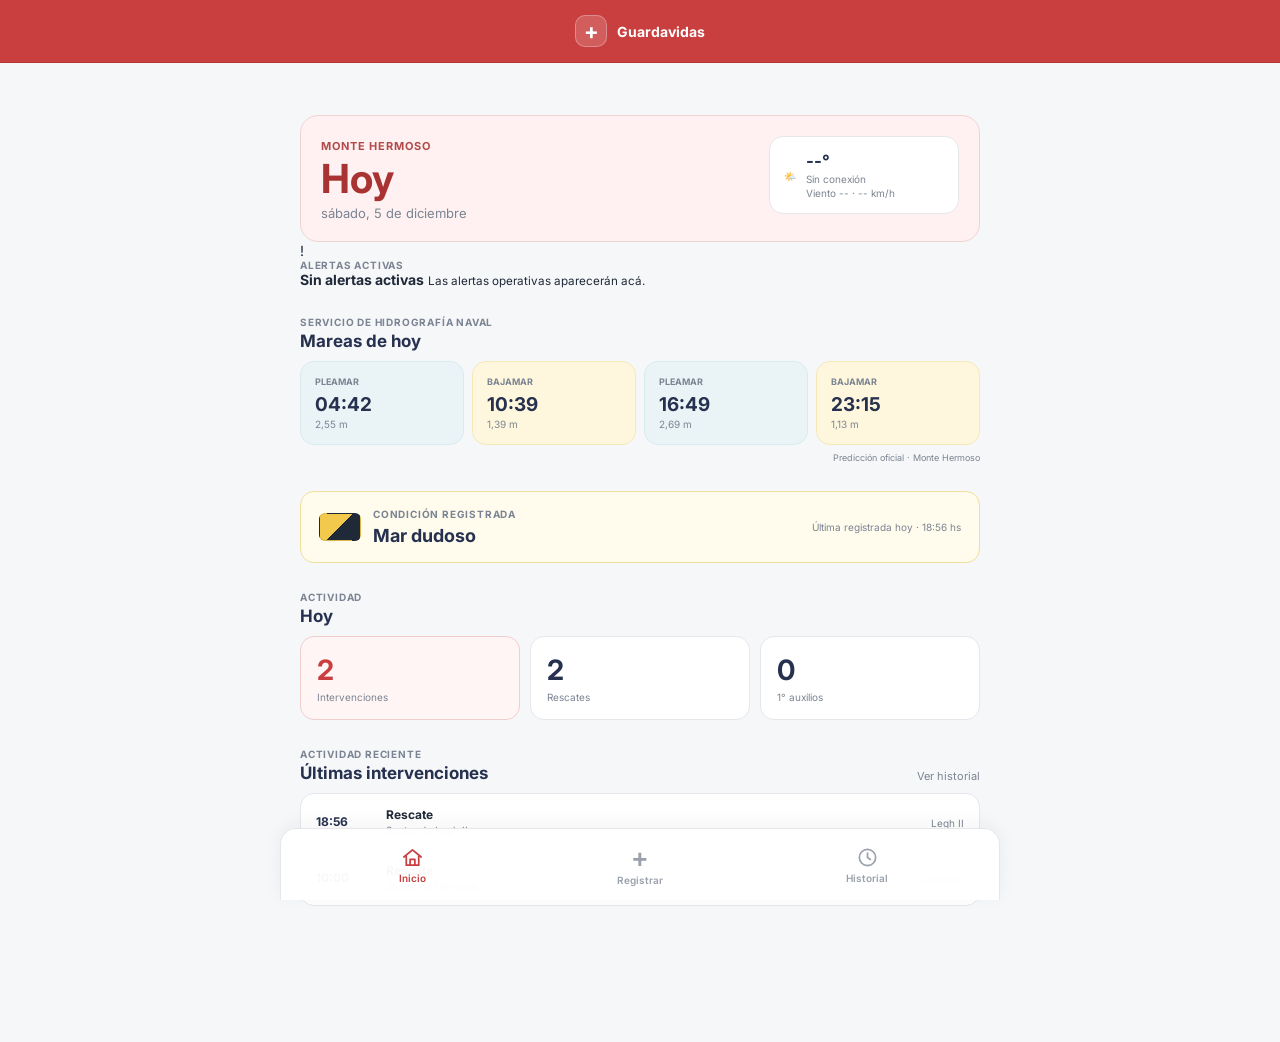
==== commit 328ed11f: "Add active alerts banner to home" ====
--- a/index.html
+++ b/index.html
@@ -1,7 +1,18 @@
 <!DOCTYPE html>
 <html lang="es"><head><meta charset="UTF-8"><meta name="viewport" content="width=device-width, initial-scale=1.0, viewport-fit=cover"><meta name="theme-color" content="#c93f3f"><title>Registro Guardavidas</title><link rel="preconnect" href="https://fonts.googleapis.com"><link rel="preconnect" href="https://fonts.gstatic.com" crossorigin><link href="https://fonts.googleapis.com/css2?family=Inter:wght@400;500;600;700&display=swap" rel="stylesheet"><link rel="stylesheet" href="css/style.css"><link rel="manifest" href="manifest.json"></head>
 <body class="page-home"><header class="app-header"><div class="app-header-inner"><a href="index.html" class="brand"><span class="brand-icon">+</span><strong>Guardavidas</strong></a></div></header>
-<main class="app-shell home-minimal"><section class="home-hero"><div><span class="location-label">Monte Hermoso</span><h1>Hoy</h1><p class="screen-date" id="todayDate"></p></div><div class="weather-chip" id="weatherChip"><span id="weatherIcon">☀️</span><div><strong id="weatherTemp">--°</strong><span id="weatherLabel">Cargando...</span><small id="weatherWind">Viento -- · -- km/h</small></div></div></section><section class="tides-section">
+<main class="app-shell home-minimal"><section class="home-hero"><div><span class="location-label">Monte Hermoso</span><h1>Hoy</h1><p class="screen-date" id="todayDate"></p></div><div class="weather-chip" id="weatherChip"><span id="weatherIcon">☀️</span><div><strong id="weatherTemp">--°</strong><span id="weatherLabel">Cargando...</span><small id="weatherWind">Viento -- · -- km/h</small></div></div></section>
+
+  <section class="active-alerts-banner is-empty" id="activeAlertsBanner" aria-live="polite">
+    <div class="alert-status-icon" aria-hidden="true">!</div>
+    <div class="alert-status-copy">
+      <span class="dashboard-label">Alertas activas</span>
+      <strong>Sin alertas activas</strong>
+      <small>Las alertas operativas aparecerán acá.</small>
+    </div>
+  </section>
+
+  <section class="tides-section">
     <div class="dashboard-section-head">
       <div>
         <span class="dashboard-label">Servicio de Hidrografía Naval</span>
--- a/css/style.css
+++ b/css/style.css
@@ -1038,3 +1038,108 @@
     grid-template-columns: repeat(2, 1fr);
   }
 }
+
+
+/* Identidad guardavidas en Inicio */
+
+.page-home .app-header {
+  background: #c93f3f;
+  border-bottom-color: #b83737;
+}
+
+.page-home .brand {
+  color: #fff;
+}
+
+.page-home .brand-icon {
+  background: rgba(255,255,255,.16);
+  color: #fff;
+  border: 1px solid rgba(255,255,255,.28);
+}
+
+.page-home .home-hero {
+  padding: 20px;
+  background: #fff1f1;
+  border: 1px solid #f2d3d3;
+  border-radius: 18px;
+}
+
+.page-home .home-hero h1 {
+  color: #a93232;
+}
+
+.page-home .location-label {
+  color: #b34a4a;
+}
+
+.page-home .today-stats article:first-child {
+  border-color: #f0cece;
+  background: #fff5f5;
+}
+
+.page-home .today-stats article:first-child strong {
+  color: #c93f3f;
+}
+
+.page-home .bottom-nav a[aria-current="page"] {
+  color: #c93f3f;
+}
+
+/* Bandera / condición del mar */
+
+.sea-status-main {
+  display: flex;
+  align-items: center;
+  gap: 12px;
+}
+
+.flag-swatch {
+  flex: 0 0 auto;
+  width: 42px;
+  height: 28px;
+  border-radius: 6px;
+  border: 1px solid rgba(31,41,55,.12);
+  background: #e5e7eb;
+}
+
+.sea-status-card.flag-good {
+  background: #f3fbfe;
+  border-color: #cdeaf5;
+}
+
+.sea-status-card.flag-good .flag-swatch {
+  background: #78cceb;
+}
+
+.sea-status-card.flag-doubt {
+  background: #fffbed;
+  border-color: #f0df9b;
+}
+
+.sea-status-card.flag-doubt .flag-swatch {
+  background: linear-gradient(135deg, #f2c94c 0 50%, #1f2937 50% 100%);
+}
+
+.sea-status-card.flag-danger {
+  background: #fff1f1;
+  border-color: #efcaca;
+}
+
+.sea-status-card.flag-danger .flag-swatch {
+  background: linear-gradient(135deg, #d94a4a 0 50%, #1f2937 50% 100%);
+}
+
+.sea-status-card.flag-neutral .flag-swatch {
+  background: #dfe3e8;
+}
+
+@media (max-width: 520px) {
+  .page-home .home-hero {
+    padding: 18px;
+  }
+
+  .flag-swatch {
+    width: 38px;
+    height: 25px;
+  }
+}
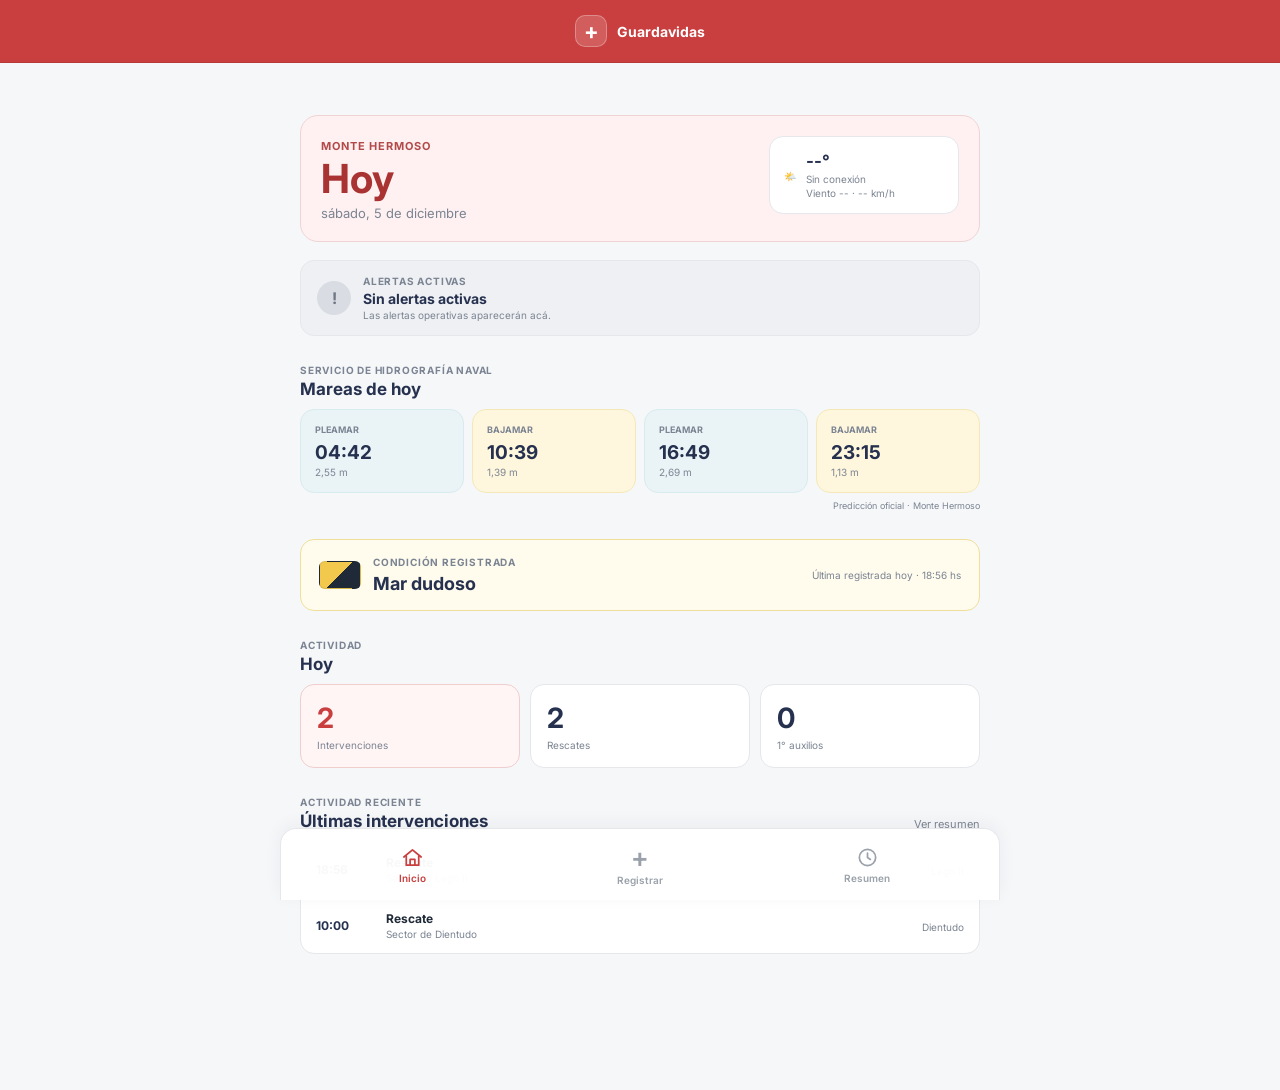
==== commit 3cde5a48: "Rename history to summary" ====
--- a/index.html
+++ b/index.html
@@ -75,7 +75,7 @@
         <span class="dashboard-label">Actividad reciente</span>
         <h2>Últimas intervenciones</h2>
       </div>
-      <a href="history.html">Ver historial</a>
+      <a href="history.html">Ver resumen</a>
     </div>
     <div class="recent-list" id="homeRecentList">
       <p class="recent-empty">Todavía no hay intervenciones registradas hoy.</p>
@@ -93,7 +93,7 @@
   </a>
   <a href="history.html">
     <svg viewBox="0 0 24 24" aria-hidden="true"><circle cx="12" cy="12" r="8.5"/><path d="M12 7.5V12l3 2"/></svg>
-    <span>Historial</span>
+    <span>Resumen</span>
   </a>
 </nav>
 <script src="js/app.js"></script></body></html>
--- a/css/style.css
+++ b/css/style.css
@@ -1143,3 +1143,72 @@
     height: 25px;
   }
 }
+
+
+/* Alertas operativas */
+
+.active-alerts-banner {
+  margin-top: 18px;
+  padding: 14px 16px;
+  display: flex;
+  align-items: center;
+  gap: 12px;
+  border: 1px solid var(--border);
+  border-radius: var(--radius);
+  background: #eef0f3;
+}
+
+.alert-status-icon {
+  flex: 0 0 auto;
+  width: 34px;
+  height: 34px;
+  display: grid;
+  place-items: center;
+  border-radius: 50%;
+  background: #d9dde3;
+  color: #6f7782;
+  font-size: 16px;
+  font-weight: 700;
+}
+
+.alert-status-copy strong,
+.alert-status-copy small {
+  display: block;
+}
+
+.alert-status-copy strong {
+  margin-top: 3px;
+  color: var(--primary);
+  font-size: 14px;
+}
+
+.alert-status-copy small {
+  margin-top: 2px;
+  color: var(--muted);
+  font-size: 10px;
+}
+
+/* Preparado para alertas reales */
+.active-alerts-banner.is-warning {
+  background: #fff7dd;
+  border-color: #efd77b;
+}
+
+.active-alerts-banner.is-warning .alert-status-icon {
+  background: #f2c94c;
+  color: #1f2937;
+}
+
+.active-alerts-banner.is-danger {
+  background: #fff0f0;
+  border-color: #e9b9b9;
+}
+
+.active-alerts-banner.is-danger .alert-status-icon {
+  background: #c93f3f;
+  color: #fff;
+}
+
+.active-alerts-banner.is-danger .alert-status-copy strong {
+  color: #a93232;
+}
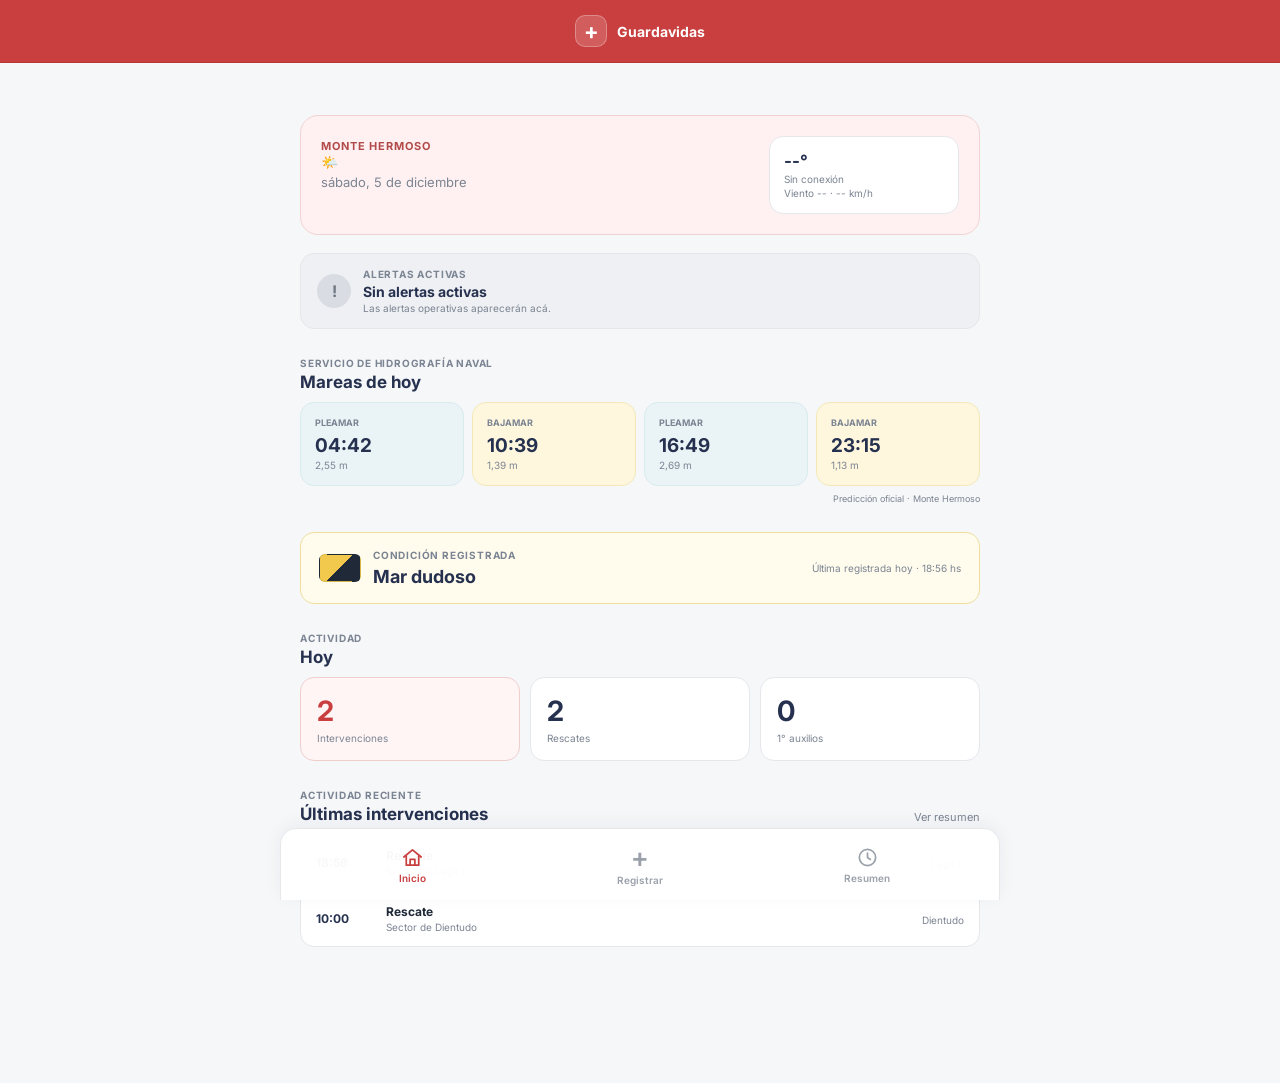
==== commit 0f75e5be: "Replace home title with current weather icon" ====
--- a/index.html
+++ b/index.html
@@ -1,7 +1,20 @@
 <!DOCTYPE html>
 <html lang="es"><head><meta charset="UTF-8"><meta name="viewport" content="width=device-width, initial-scale=1.0, viewport-fit=cover"><meta name="theme-color" content="#c93f3f"><title>Registro Guardavidas</title><link rel="preconnect" href="https://fonts.googleapis.com"><link rel="preconnect" href="https://fonts.gstatic.com" crossorigin><link href="https://fonts.googleapis.com/css2?family=Inter:wght@400;500;600;700&display=swap" rel="stylesheet"><link rel="stylesheet" href="css/style.css"><link rel="manifest" href="manifest.json"></head>
 <body class="page-home"><header class="app-header"><div class="app-header-inner"><a href="index.html" class="brand"><span class="brand-icon">+</span><strong>Guardavidas</strong></a></div></header>
-<main class="app-shell home-minimal"><section class="home-hero"><div><span class="location-label">Monte Hermoso</span><h1>Hoy</h1><p class="screen-date" id="todayDate"></p></div><div class="weather-chip" id="weatherChip"><span id="weatherIcon">☀️</span><div><strong id="weatherTemp">--°</strong><span id="weatherLabel">Cargando...</span><small id="weatherWind">Viento -- · -- km/h</small></div></div></section>
+<main class="app-shell home-minimal"><section class="home-hero">
+    <div class="home-date-block">
+      <span class="location-label">Monte Hermoso</span>
+      <div class="home-weather-icon" id="weatherIcon" aria-hidden="true">☀️</div>
+      <p class="screen-date" id="todayDate"></p>
+    </div>
+    <div class="weather-chip" id="weatherChip">
+      <div>
+        <strong id="weatherTemp">--°</strong>
+        <span id="weatherLabel">Cargando...</span>
+        <small id="weatherWind">Viento -- · -- km/h</small>
+      </div>
+    </div>
+  </section>
 
   <section class="active-alerts-banner is-empty" id="activeAlertsBanner" aria-live="polite">
     <div class="alert-status-icon" aria-hidden="true">!</div>
--- a/css/style.css
+++ b/css/style.css
@@ -691,7 +691,7 @@
 }
 
 .bottom-nav a[aria-current="page"] {
-  color: var(--primary);
+  color: #c93f3f;
 }
 
 .bottom-nav svg {
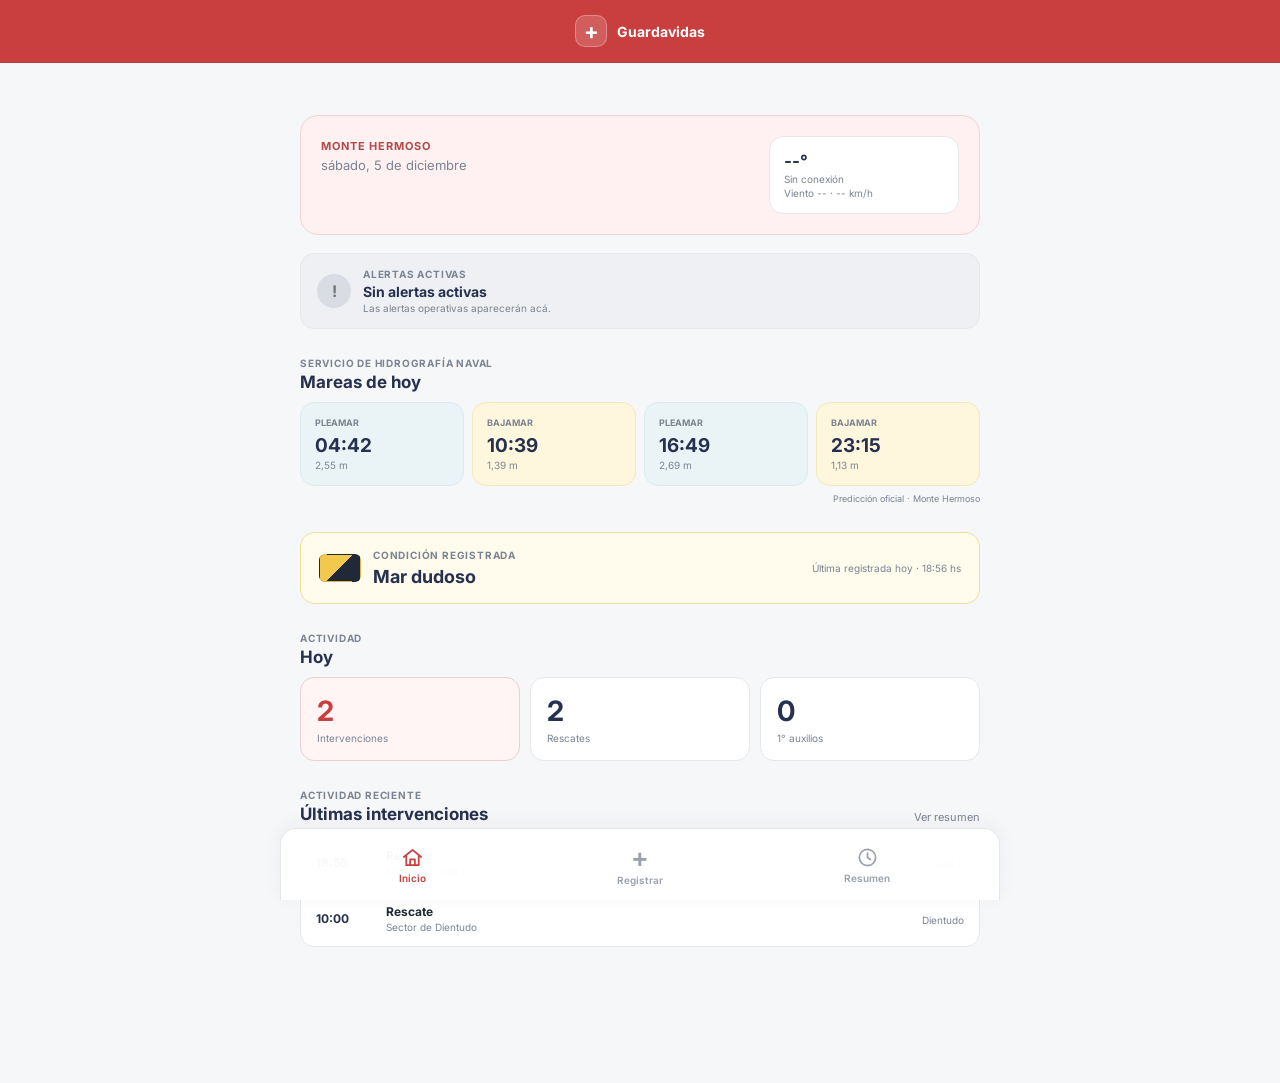
==== commit f436ff0b: "Move weather icon inside weather card" ====
--- a/index.html
+++ b/index.html
@@ -4,10 +4,10 @@
 <main class="app-shell home-minimal"><section class="home-hero">
     <div class="home-date-block">
       <span class="location-label">Monte Hermoso</span>
-      <div class="home-weather-icon" id="weatherIcon" aria-hidden="true">☀️</div>
       <p class="screen-date" id="todayDate"></p>
     </div>
     <div class="weather-chip" id="weatherChip">
+      <span class="weather-card-icon" id="weatherIcon" aria-hidden="true">☀️</span>
       <div>
         <strong id="weatherTemp">--°</strong>
         <span id="weatherLabel">Cargando...</span>
--- a/css/style.css
+++ b/css/style.css
@@ -1212,3 +1212,34 @@
 .active-alerts-banner.is-danger .alert-status-copy strong {
   color: #a93232;
 }
+
+
+/* Hero clima */
+
+.home-date-block {
+  min-width: 0;
+}
+
+.home-weather-icon {
+  margin-top: 8px;
+  font-size: 52px;
+  line-height: 1;
+}
+
+.page-home .home-weather-icon {
+  filter: drop-shadow(0 4px 8px rgba(201,63,63,.08));
+}
+
+.home-hero .weather-chip {
+  align-self: center;
+}
+
+.home-hero .weather-chip > span {
+  display: none;
+}
+
+@media (max-width: 720px) {
+  .home-weather-icon {
+    font-size: 46px;
+  }
+}
